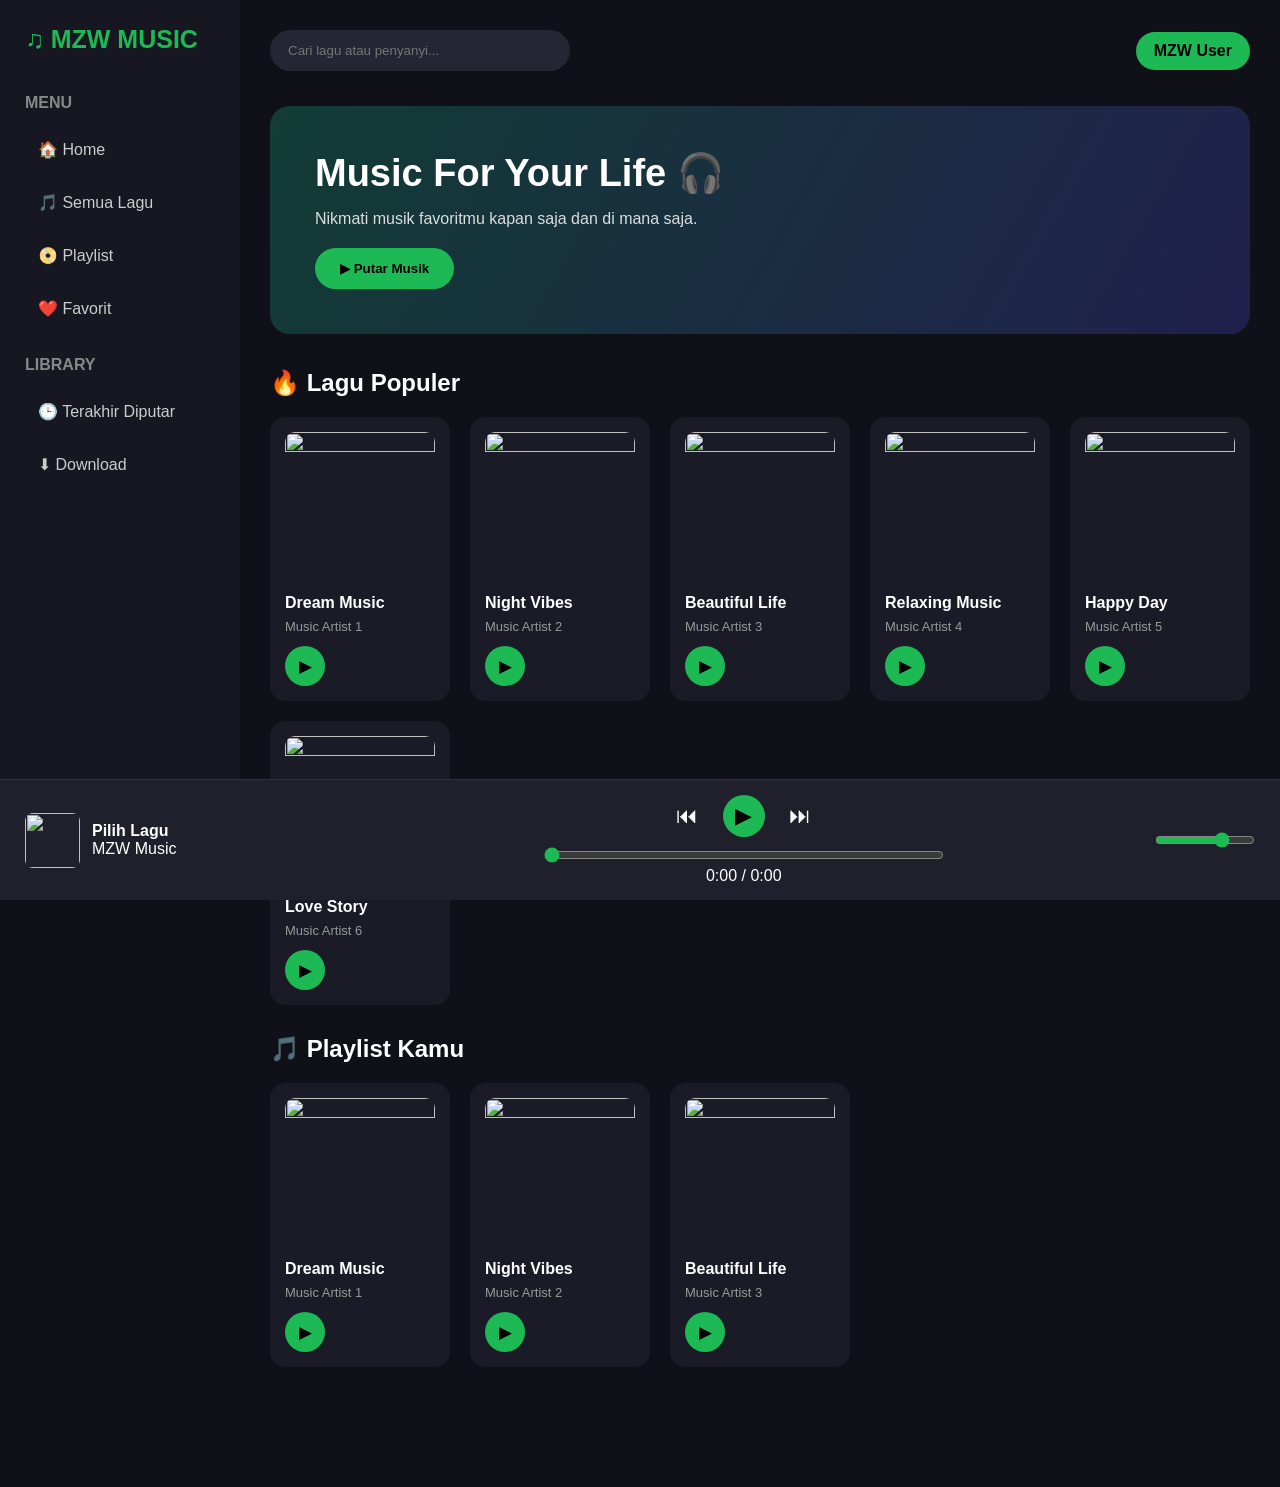
==== index.html @ 7622deb7 "Add files via upload" ====
<!DOCTYPE html>
<html lang="id">
<head>
<meta charset="UTF-8">
<meta name="viewport" content="width=device-width, initial-scale=1.0">
<title>MZW Music - Music Player</title>

<style>
* {
    margin: 0;
    padding: 0;
    box-sizing: border-box;
    font-family: Arial, sans-serif;
}

body {
    background: #101018;
    color: white;
}

.container {
    display: flex;
    min-height: 100vh;
}

/* SIDEBAR */
.sidebar {
    width: 240px;
    background: #171722;
    padding: 25px;
    position: fixed;
    height: 100vh;
}

.logo {
    font-size: 25px;
    font-weight: bold;
    color: #1db954;
    margin-bottom: 40px;
}

.sidebar h4 {
    color: #888;
    margin: 25px 0 15px;
}

.sidebar a {
    display: block;
    color: #ccc;
    text-decoration: none;
    padding: 13px;
    border-radius: 8px;
    margin-bottom: 8px;
}

.sidebar a:hover {
    background: #292938;
    color: #1db954;
}

/* MAIN */
.main {
    margin-left: 240px;
    width: calc(100% - 240px);
    padding: 30px;
    padding-bottom: 120px;
}

.header {
    display: flex;
    justify-content: space-between;
    align-items: center;
    gap: 15px;
    margin-bottom: 35px;
}

.search {
    background: #252533;
    padding: 13px 18px;
    border-radius: 30px;
    border: none;
    color: white;
    width: 300px;
    outline: none;
}

.profile {
    background: #1db954;
    padding: 10px 18px;
    border-radius: 25px;
    color: black;
    font-weight: bold;
}

.hero {
    background: linear-gradient(120deg, #123c35, #20204c);
    padding: 45px;
    border-radius: 20px;
    margin-bottom: 35px;
}

.hero h1 {
    font-size: 38px;
    margin-bottom: 15px;
}

.hero p {
    color: #ddd;
    margin-bottom: 20px;
}

.hero button {
    background: #1db954;
    border: none;
    padding: 13px 25px;
    border-radius: 25px;
    font-weight: bold;
    cursor: pointer;
}

/* SONG LIST */
.section-title {
    margin: 30px 0 20px;
}

.songs {
    display: grid;
    grid-template-columns: repeat(auto-fill, minmax(170px, 1fr));
    gap: 20px;
}

.song {
    background: #1b1b28;
    padding: 15px;
    border-radius: 15px;
    transition: .3s;
    cursor: pointer;
}

.song:hover {
    background: #29293b;
    transform: translateY(-5px);
}

.cover {
    width: 100%;
    aspect-ratio: 1;
    object-fit: cover;
    border-radius: 10px;
}

.song h3 {
    margin: 12px 0 7px;
    font-size: 16px;
}

.song p {
    color: #999;
    font-size: 13px;
}

.song button {
    background: #1db954;
    border: none;
    border-radius: 50%;
    width: 40px;
    height: 40px;
    margin-top: 12px;
    cursor: pointer;
    font-size: 17px;
}

/* MUSIC PLAYER */
.player {
    position: fixed;
    bottom: 0;
    left: 0;
    width: 100%;
    background: #20202c;
    padding: 15px 25px;
    display: flex;
    align-items: center;
    justify-content: space-between;
    gap: 15px;
    border-top: 1px solid #333;
}

.now-playing {
    width: 25%;
    display: flex;
    align-items: center;
    gap: 12px;
}

.now-playing img {
    width: 55px;
    height: 55px;
    border-radius: 8px;
    object-fit: cover;
}

.controls {
    text-align: center;
    flex: 1;
}

.controls button {
    background: none;
    color: white;
    border: none;
    font-size: 22px;
    margin: 0 10px;
    cursor: pointer;
}

.controls .play {
    background: #1db954;
    color: black;
    border-radius: 50%;
    width: 42px;
    height: 42px;
}

.progress {
    width: 100%;
    max-width: 400px;
    margin-top: 10px;
    accent-color: #1db954;
    cursor: pointer;
}

.volume {
    width: 100px;
    accent-color: #1db954;
}

@media(max-width: 700px) {
    .sidebar {
        display: none;
    }

    .main {
        margin-left: 0;
        width: 100%;
        padding: 18px;
        padding-bottom: 130px;
    }

    .header {
        flex-wrap: wrap;
    }

    .search {
        width: 100%;
    }

    .hero {
        padding: 25px;
    }

    .hero h1 {
        font-size: 27px;
    }

    .player {
        padding: 10px;
        flex-wrap: wrap;
    }

    .now-playing {
        width: 100%;
    }

    .controls {
        width: 100%;
        flex: auto;
    }

    .volume {
        display: none;
    }
}
</style>
</head>

<body>

<div class="container">

<!-- SIDEBAR -->
<aside class="sidebar">
    <div class="logo">♫ MZW MUSIC</div>

    <h4>MENU</h4>
    <a href="#">🏠 Home</a>
    <a href="#lagu">🎵 Semua Lagu</a>
    <a href="#playlist">📀 Playlist</a>
    <a href="#">❤️ Favorit</a>

    <h4>LIBRARY</h4>
    <a href="#">🕒 Terakhir Diputar</a>
    <a href="#">⬇ Download</a>
</aside>

<!-- MAIN CONTENT -->
<main class="main">

<header class="header">
    <input type="text" class="search"
    id="search" placeholder="Cari lagu atau penyanyi...">

    <div class="profile">MZW User</div>
</header>

<section class="hero">
    <h1>Music For Your Life 🎧</h1>
    <p>Nikmati musik favoritmu kapan saja dan di mana saja.</p>
    <button onclick="playSong(0)">▶ Putar Musik</button>
</section>

<h2 class="section-title" id="lagu">🔥 Lagu Populer</h2>

<div class="songs" id="songList"></div>

<h2 class="section-title" id="playlist">🎵 Playlist Kamu</h2>
<div class="songs" id="playlistList"></div>

</main>
</div>

<!-- MUSIC PLAYER -->
<div class="player">

    <div class="now-playing">
        <img id="currentCover"
        src="https://placehold.co/100x100/222/fff?text=Music">

        <div>
            <h4 id="currentTitle">Pilih Lagu</h4>
            <p id="currentArtist">MZW Music</p>
        </div>
    </div>

    <div class="controls">
        <div>
            <button onclick="previousSong()">⏮</button>
            <button class="play" id="playBtn"
            onclick="togglePlay()">▶</button>
            <button onclick="nextSong()">⏭</button>
        </div>

        <input type="range" id="progress"
        class="progress" value="0" min="0" max="100">
        <div id="time">0:00 / 0:00</div>
    </div>

    <input type="range" id="volume"
    class="volume" min="0" max="1" step="0.01" value="0.7">

</div>

<audio id="audio"></audio>

<script>

const songs = [
{
    title: "Dream Music",
    artist: "Music Artist 1",
    cover: "https://picsum.photos/300?random=1",
    src: "https://www.soundhelix.com/examples/mp3/SoundHelix-Song-1.mp3"
},
{
    title: "Night Vibes",
    artist: "Music Artist 2",
    cover: "https://picsum.photos/300?random=2",
    src: "https://www.soundhelix.com/examples/mp3/SoundHelix-Song-2.mp3"
},
{
    title: "Beautiful Life",
    artist: "Music Artist 3",
    cover: "https://picsum.photos/300?random=3",
    src: "https://www.soundhelix.com/examples/mp3/SoundHelix-Song-3.mp3"
},
{
    title: "Relaxing Music",
    artist: "Music Artist 4",
    cover: "https://picsum.photos/300?random=4",
    src: "https://www.soundhelix.com/examples/mp3/SoundHelix-Song-4.mp3"
},
{
    title: "Happy Day",
    artist: "Music Artist 5",
    cover: "https://picsum.photos/300?random=5",
    src: "https://www.soundhelix.com/examples/mp3/SoundHelix-Song-5.mp3"
},
{
    title: "Love Story",
    artist: "Music Artist 6",
    cover: "https://picsum.photos/300?random=6",
    src: "https://www.soundhelix.com/examples/mp3/SoundHelix-Song-6.mp3"
}
];

const audio = document.getElementById("audio");
let currentIndex = 0;

function renderSongs(data = songs) {
    const list = document.getElementById("songList");
    list.innerHTML = "";

    data.forEach((song) => {
        const index = songs.indexOf(song);

        list.innerHTML += `
        <div class="song">
            <img class="cover" src="${song.cover}">
            <h3>${song.title}</h3>
            <p>${song.artist}</p>
            <button onclick="playSong(${index})">▶</button>
        </div>`;
    });
}

function renderPlaylist() {
    document.getElementById("playlistList").innerHTML =
    songs.slice(0, 3).map((song, i) => `
        <div class="song">
            <img class="cover" src="${song.cover}">
            <h3>${song.title}</h3>
            <p>${song.artist}</p>
            <button onclick="playSong(${i})">▶</button>
        </div>
    `).join("");
}

function playSong(index) {
    currentIndex = index;
    const song = songs[index];

    audio.src = song.src;
    audio.play();

    document.getElementById("currentTitle").textContent = song.title;
    document.getElementById("currentArtist").textContent = song.artist;
    document.getElementById("currentCover").src = song.cover;
    document.getElementById("playBtn").textContent = "⏸";
}

function togglePlay() {
    if (!audio.src) {
        playSong(0);
        return;
    }

    if (audio.paused) {
        audio.play();
        document.getElementById("playBtn").textContent = "⏸";
    } else {
        audio.pause();
        document.getElementById("playBtn").textContent = "▶";
    }
}

function nextSong() {
    currentIndex = (currentIndex + 1) % songs.length;
    playSong(currentIndex);
}

function previousSong() {
    currentIndex = (currentIndex - 1 + songs.length) % songs.length;
    playSong(currentIndex);
}

audio.addEventListener("timeupdate", () => {
    if (audio.duration) {
        const progress = document.getElementById("progress");
        progress.value = (audio.currentTime / audio.duration) * 100;

        document.getElementById("time").textContent =
        formatTime(audio.currentTime) + " / " +
        formatTime(audio.duration);
    }
});

function formatTime(seconds) {
    if (!Number.isFinite(seconds)) return "0:00";
    const min = Math.floor(seconds / 60);
    const sec = Math.floor(seconds % 60);
    return min + ":" + String(sec).padStart(2, "0");
}

document.getElementById("progress").addEventListener("input", e => {
    if (audio.duration) {
        audio.currentTime = (e.target.value / 100) * audio.duration;
    }
});

document.getElementById("volume").addEventListener("input", e => {
    audio.volume = e.target.value;
});

audio.addEventListener("ended", nextSong);

document.getElementById("search").addEventListener("input", e => {
    const keyword = e.target.value.toLowerCase();

    const filtered = songs.filter(song =>
        song.title.toLowerCase().includes(keyword) ||
        song.artist.toLowerCase().includes(keyword)
    );

    renderSongs(filtered);
});

audio.volume = 0.7;

renderSongs();
renderPlaylist();

</script>

</body>
</html>
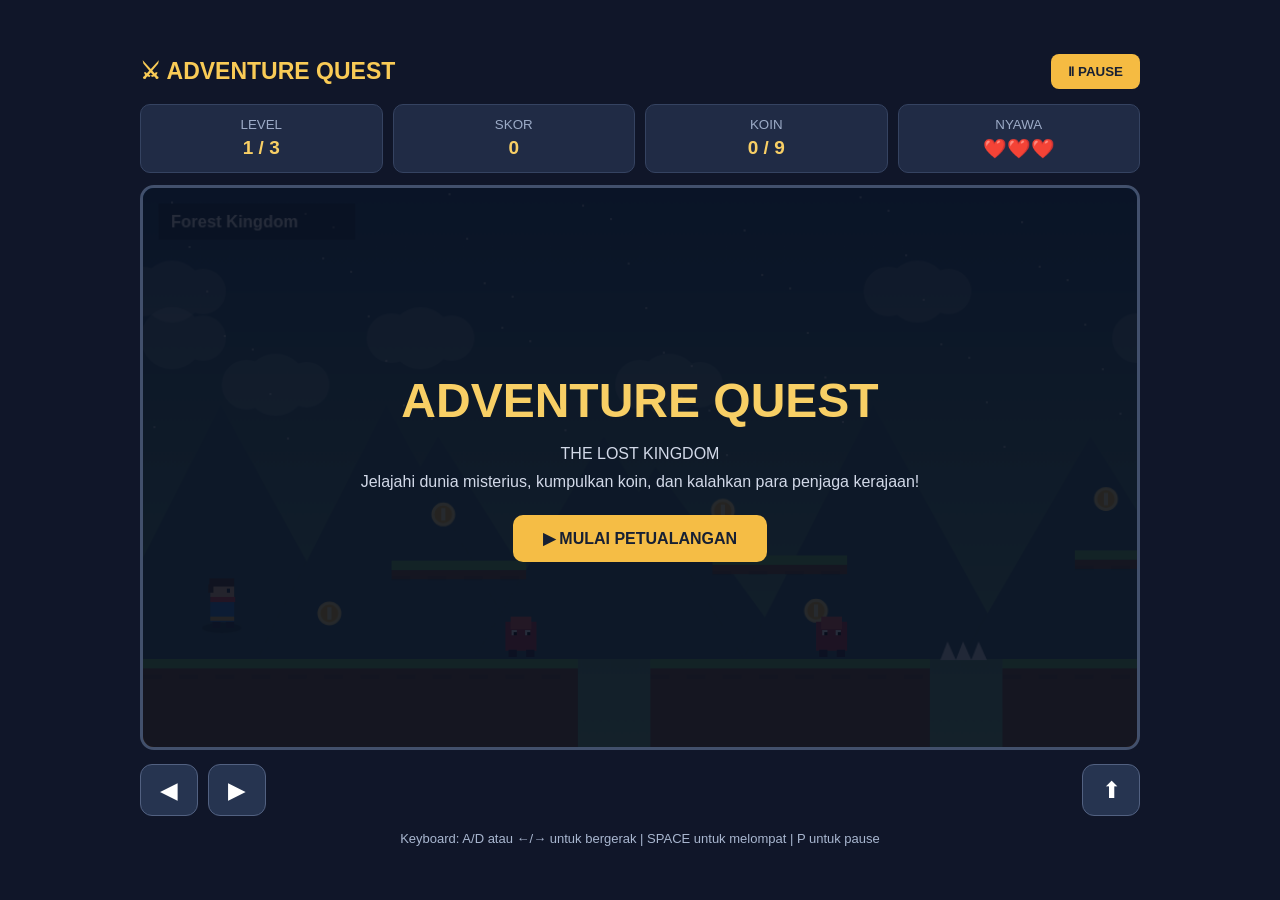
==== commit fb5941bf: "index.html" ====
--- a/index.html
+++ b/index.html
@@ -4,281 +4,188 @@
 <head>
 <meta charset="UTF-8">
 <meta name="viewport" content="width=device-width, initial-scale=1.0">
-<title>MZW Music - Music Player</title>
+<title>Adventure Quest - The Lost Kingdom</title>
 
 <style>
 * {
     margin: 0;
     padding: 0;
     box-sizing: border-box;
+}
+
+body {
+    background: #101629;
+    color: white;
     font-family: Arial, sans-serif;
-}
-
-body {
-    background: #101018;
-    color: white;
-}
-
-.container {
+    min-height: 100vh;
     display: flex;
-    min-height: 100vh;
-}
-
-/* SIDEBAR */
-.sidebar {
-    width: 240px;
-    background: #171722;
-    padding: 25px;
-    position: fixed;
-    height: 100vh;
-}
-
-.logo {
-    font-size: 25px;
-    font-weight: bold;
-    color: #1db954;
-    margin-bottom: 40px;
-}
-
-.sidebar h4 {
-    color: #888;
-    margin: 25px 0 15px;
-}
-
-.sidebar a {
-    display: block;
-    color: #ccc;
-    text-decoration: none;
-    padding: 13px;
-    border-radius: 8px;
-    margin-bottom: 8px;
-}
-
-.sidebar a:hover {
-    background: #292938;
-    color: #1db954;
-}
-
-/* MAIN */
-.main {
-    margin-left: 240px;
-    width: calc(100% - 240px);
-    padding: 30px;
-    padding-bottom: 120px;
+    align-items: center;
+    justify-content: center;
+    padding: 15px;
+}
+
+.game-wrapper {
+    width: 100%;
+    max-width: 1000px;
 }
 
 .header {
     display: flex;
     justify-content: space-between;
     align-items: center;
-    gap: 15px;
-    margin-bottom: 35px;
-}
-
-.search {
-    background: #252533;
-    padding: 13px 18px;
-    border-radius: 30px;
+    margin-bottom: 15px;
+    gap: 10px;
+}
+
+.logo {
+    font-size: 23px;
+    font-weight: bold;
+    color: #f9cb56;
+}
+
+.header button, .action-btn {
     border: none;
-    color: white;
-    width: 300px;
-    outline: none;
-}
-
-.profile {
-    background: #1db954;
-    padding: 10px 18px;
-    border-radius: 25px;
-    color: black;
-    font-weight: bold;
-}
-
-.hero {
-    background: linear-gradient(120deg, #123c35, #20204c);
-    padding: 45px;
-    border-radius: 20px;
-    margin-bottom: 35px;
-}
-
-.hero h1 {
-    font-size: 38px;
-    margin-bottom: 15px;
-}
-
-.hero p {
-    color: #ddd;
-    margin-bottom: 20px;
-}
-
-.hero button {
-    background: #1db954;
-    border: none;
-    padding: 13px 25px;
-    border-radius: 25px;
+    background: #f5bb42;
+    color: #172033;
+    padding: 10px 17px;
+    border-radius: 8px;
     font-weight: bold;
     cursor: pointer;
 }
 
-/* SONG LIST */
-.section-title {
-    margin: 30px 0 20px;
-}
-
-.songs {
+.stats {
     display: grid;
-    grid-template-columns: repeat(auto-fill, minmax(170px, 1fr));
-    gap: 20px;
-}
-
-.song {
-    background: #1b1b28;
-    padding: 15px;
-    border-radius: 15px;
-    transition: .3s;
+    grid-template-columns: repeat(4, 1fr);
+    gap: 10px;
+    margin-bottom: 12px;
+}
+
+.stat {
+    background: #202b45;
+    border: 1px solid #354361;
+    border-radius: 10px;
+    padding: 12px;
+    text-align: center;
+}
+
+.stat small {
+    display: block;
+    color: #9cabc7;
+    margin-bottom: 5px;
+}
+
+.stat strong {
+    color: #f8cf65;
+    font-size: 19px;
+}
+
+.game-area {
+    position: relative;
+    overflow: hidden;
+    border: 3px solid #42506c;
+    border-radius: 14px;
+    background: #172b46;
+}
+
+canvas {
+    display: block;
+    width: 100%;
+    height: auto;
+}
+
+.overlay {
+    position: absolute;
+    inset: 0;
+    background: rgba(8, 15, 31, .88);
+    display: flex;
+    flex-direction: column;
+    align-items: center;
+    justify-content: center;
+    text-align: center;
+    padding: 20px;
+    z-index: 5;
+}
+
+.overlay h1 {
+    color: #f8cf65;
+    font-size: clamp(28px, 6vw, 48px);
+    margin-bottom: 12px;
+}
+
+.overlay p {
+    color: #d2d9e8;
+    line-height: 1.7;
+    margin-bottom: 20px;
+}
+
+.overlay button {
+    background: #f5bd45;
+    color: #172033;
+    padding: 14px 30px;
+    border: none;
+    border-radius: 10px;
+    font-size: 16px;
+    font-weight: bold;
     cursor: pointer;
 }
 
-.song:hover {
-    background: #29293b;
-    transform: translateY(-5px);
-}
-
-.cover {
-    width: 100%;
-    aspect-ratio: 1;
-    object-fit: cover;
-    border-radius: 10px;
-}
-
-.song h3 {
-    margin: 12px 0 7px;
-    font-size: 16px;
-}
-
-.song p {
-    color: #999;
+.overlay button:hover, .action-btn:hover {
+    background: #ffe08a;
+}
+
+.hidden {
+    display: none !important;
+}
+
+.controls {
+    display: flex;
+    justify-content: space-between;
+    align-items: center;
+    margin-top: 14px;
+    gap: 10px;
+}
+
+.control-group {
+    display: flex;
+    gap: 10px;
+}
+
+.control-btn {
+    width: 58px;
+    height: 52px;
+    border: 1px solid #526181;
+    background: #263450;
+    color: white;
+    border-radius: 12px;
+    font-size: 23px;
+    cursor: pointer;
+    touch-action: none;
+}
+
+.control-btn:active {
+    background: #f5bd45;
+    color: #101629;
+}
+
+.info {
+    color: #a9b7d0;
     font-size: 13px;
-}
-
-.song button {
-    background: #1db954;
-    border: none;
-    border-radius: 50%;
-    width: 40px;
-    height: 40px;
-    margin-top: 12px;
-    cursor: pointer;
-    font-size: 17px;
-}
-
-/* MUSIC PLAYER */
-.player {
-    position: fixed;
-    bottom: 0;
-    left: 0;
-    width: 100%;
-    background: #20202c;
-    padding: 15px 25px;
-    display: flex;
-    align-items: center;
-    justify-content: space-between;
-    gap: 15px;
-    border-top: 1px solid #333;
-}
-
-.now-playing {
-    width: 25%;
-    display: flex;
-    align-items: center;
-    gap: 12px;
-}
-
-.now-playing img {
-    width: 55px;
-    height: 55px;
-    border-radius: 8px;
-    object-fit: cover;
-}
-
-.controls {
+    margin-top: 15px;
     text-align: center;
-    flex: 1;
-}
-
-.controls button {
-    background: none;
-    color: white;
-    border: none;
-    font-size: 22px;
-    margin: 0 10px;
-    cursor: pointer;
-}
-
-.controls .play {
-    background: #1db954;
-    color: black;
-    border-radius: 50%;
-    width: 42px;
-    height: 42px;
-}
-
-.progress {
-    width: 100%;
-    max-width: 400px;
-    margin-top: 10px;
-    accent-color: #1db954;
-    cursor: pointer;
-}
-
-.volume {
-    width: 100px;
-    accent-color: #1db954;
-}
-
-@media(max-width: 700px) {
-    .sidebar {
-        display: none;
-    }
-
-    .main {
-        margin-left: 0;
-        width: 100%;
-        padding: 18px;
-        padding-bottom: 130px;
-    }
-
-    .header {
-        flex-wrap: wrap;
-    }
-
-    .search {
-        width: 100%;
-    }
-
-    .hero {
-        padding: 25px;
-    }
-
-    .hero h1 {
-        font-size: 27px;
-    }
-
-    .player {
-        padding: 10px;
-        flex-wrap: wrap;
-    }
-
-    .now-playing {
-        width: 100%;
-    }
-
-    .controls {
-        width: 100%;
-        flex: auto;
-    }
-
-    .volume {
-        display: none;
+}
+
+@media(max-width: 550px) {
+    .stats {
+        grid-template-columns: repeat(2, 1fr);
+    }
+
+    .logo {
+        font-size: 17px;
+    }
+
+    .control-btn {
+        width: 48px;
+        height: 48px;
     }
 }
 </style>
@@ -286,238 +193,716 @@
 
 <body>
 
-<div class="container">
-
-<!-- SIDEBAR -->
-<aside class="sidebar">
-    <div class="logo">♫ MZW MUSIC</div>
-
-    <h4>MENU</h4>
-    <a href="#">🏠 Home</a>
-    <a href="#lagu">🎵 Semua Lagu</a>
-    <a href="#playlist">📀 Playlist</a>
-    <a href="#">❤️ Favorit</a>
-
-    <h4>LIBRARY</h4>
-    <a href="#">🕒 Terakhir Diputar</a>
-    <a href="#">⬇ Download</a>
-</aside>
-
-<!-- MAIN CONTENT -->
-<main class="main">
-
-<header class="header">
-    <input type="text" class="search"
-    id="search" placeholder="Cari lagu atau penyanyi...">
-
-    <div class="profile">MZW User</div>
-</header>
-
-<section class="hero">
-    <h1>Music For Your Life 🎧</h1>
-    <p>Nikmati musik favoritmu kapan saja dan di mana saja.</p>
-    <button onclick="playSong(0)">▶ Putar Musik</button>
-</section>
-
-<h2 class="section-title" id="lagu">🔥 Lagu Populer</h2>
-
-<div class="songs" id="songList"></div>
-
-<h2 class="section-title" id="playlist">🎵 Playlist Kamu</h2>
-<div class="songs" id="playlistList"></div>
-
-</main>
-</div>
-
-<!-- MUSIC PLAYER -->
-<div class="player">
-
-    <div class="now-playing">
-        <img id="currentCover"
-        src="https://placehold.co/100x100/222/fff?text=Music">
-
-        <div>
-            <h4 id="currentTitle">Pilih Lagu</h4>
-            <p id="currentArtist">MZW Music</p>
+<div class="game-wrapper">
+
+    <div class="header">
+        <div class="logo">⚔ ADVENTURE QUEST</div>
+        <button onclick="togglePause()">Ⅱ PAUSE</button>
+    </div>
+
+    <div class="stats">
+        <div class="stat">
+            <small>LEVEL</small>
+            <strong id="level">1 / 3</strong>
+        </div>
+        <div class="stat">
+            <small>SKOR</small>
+            <strong id="score">0</strong>
+        </div>
+        <div class="stat">
+            <small>KOIN</small>
+            <strong id="coins">0 / 0</strong>
+        </div>
+        <div class="stat">
+            <small>NYAWA</small>
+            <strong id="lives">❤️❤️❤️</strong>
         </div>
     </div>
 
+    <div class="game-area">
+
+        <canvas id="game" width="960" height="540"></canvas>
+
+        <div class="overlay" id="startScreen">
+            <h1>ADVENTURE QUEST</h1>
+            <p>
+                THE LOST KINGDOM<br>
+                Jelajahi dunia misterius, kumpulkan koin,
+                dan kalahkan para penjaga kerajaan!
+            </p>
+            <button onclick="startGame()">▶ MULAI PETUALANGAN</button>
+        </div>
+
+        <div class="overlay hidden" id="pauseScreen">
+            <h1>GAME PAUSED</h1>
+            <p>Petualangan sedang dihentikan sementara.</p>
+            <button onclick="togglePause()">LANJUTKAN</button>
+        </div>
+
+        <div class="overlay hidden" id="endScreen">
+            <h1 id="endTitle">GAME OVER</h1>
+            <p id="endText">Petualangan telah berakhir.</p>
+            <button onclick="restartGame()">↻ MAIN LAGI</button>
+        </div>
+
+    </div>
+
     <div class="controls">
-        <div>
-            <button onclick="previousSong()">⏮</button>
-            <button class="play" id="playBtn"
-            onclick="togglePlay()">▶</button>
-            <button onclick="nextSong()">⏭</button>
+        <div class="control-group">
+            <button class="control-btn" id="leftBtn">◀</button>
+            <button class="control-btn" id="rightBtn">▶</button>
         </div>
 
-        <input type="range" id="progress"
-        class="progress" value="0" min="0" max="100">
-        <div id="time">0:00 / 0:00</div>
+        <div class="control-group">
+            <button class="control-btn" id="jumpBtn">⬆</button>
     </div>
-
-    <input type="range" id="volume"
-    class="volume" min="0" max="1" step="0.01" value="0.7">
+    </div>
+
+    <div class="info">
+        Keyboard: A/D atau ←/→ untuk bergerak | SPACE untuk melompat | P untuk pause
+    </div>
 
 </div>
 
-<audio id="audio"></audio>
-
 <script>
-
-const songs = [
+const canvas = document.getElementById("game");
+const ctx = canvas.getContext("2d");
+
+const W = canvas.width;
+const H = canvas.height;
+
+let running = false;
+let paused = false;
+let finished = false;
+
+let level = 0;
+let score = 0;
+let lives = 3;
+let camera = 0;
+let lastTime = 0;
+let invincible = 0;
+
+let keys = {};
+let jumpPressed = false;
+let audioContext = null;
+
+const levels = [
 {
-    title: "Dream Music",
-    artist: "Music Artist 1",
-    cover: "https://picsum.photos/300?random=1",
-    src: "https://www.soundhelix.com/examples/mp3/SoundHelix-Song-1.mp3"
+    name: "Forest Kingdom",
+    width: 1900,
+    ground: 455,
+    platforms: [
+        [0,455,420,85],
+        [490,455,270,85],
+        [830,455,300,85],
+        [1200,455,300,85],
+        [1570,455,330,85],
+        [240,360,130,18],
+        [550,355,130,18],
+        [900,350,140,18],
+        [1260,350,130,18]
+    ],
+    coins: [
+        [180,410],[290,320],[560,310],
+        [650,410],[930,305],[1080,410],
+        [1300,305],[1500,410],[1730,410]
+    ],
+    enemies: [[350,419],[650,419],[1030,419],[1650,419]],
+    spikes: [[770,438,45],[1130,438,45]],
+    portal: 1815
 },
 {
-    title: "Night Vibes",
-    artist: "Music Artist 2",
-    cover: "https://picsum.photos/300?random=2",
-    src: "https://www.soundhelix.com/examples/mp3/SoundHelix-Song-2.mp3"
+    name: "Desert Ruins",
+    width: 2100,
+    ground: 455,
+    platforms: [
+        [0,455,300,85],
+        [370,455,300,85],
+        [740,455,250,85],
+        [1060,455,320,85],
+        [1450,455,270,85],
+        [1790,455,310,85],
+        [180,350,120,18],
+        [480,330,140,18],
+        [850,350,130,18],
+        [1160,330,150,18],
+        [1520,340,120,18]
+    ],
+    coins: [
+        [120,410],[220,300],[490,280],
+        [610,410],[870,300],[1150,280],
+        [1280,410],[1550,290],[1870,410],[1990,410]
+    ],
+    enemies: [[230,419],[570,419],[900,419],[1260,419],[1870,419]],
+    spikes: [[310,438,55],[680,438,50],[1385,438,55]],
+    portal: 2015
 },
 {
-    title: "Beautiful Life",
-    artist: "Music Artist 3",
-    cover: "https://picsum.photos/300?random=3",
-    src: "https://www.soundhelix.com/examples/mp3/SoundHelix-Song-3.mp3"
-},
-{
-    title: "Relaxing Music",
-    artist: "Music Artist 4",
-    cover: "https://picsum.photos/300?random=4",
-    src: "https://www.soundhelix.com/examples/mp3/SoundHelix-Song-4.mp3"
-},
-{
-    title: "Happy Day",
-    artist: "Music Artist 5",
-    cover: "https://picsum.photos/300?random=5",
-    src: "https://www.soundhelix.com/examples/mp3/SoundHelix-Song-5.mp3"
-},
-{
-    title: "Love Story",
-    artist: "Music Artist 6",
-    cover: "https://picsum.photos/300?random=6",
-    src: "https://www.soundhelix.com/examples/mp3/SoundHelix-Song-6.mp3"
+    name: "Dark Castle",
+    width: 2300,
+    ground: 455,
+    platforms: [
+        [0,455,350,85],
+        [420,455,250,85],
+        [740,455,280,85],
+        [1090,455,250,85],
+        [1410,455,300,85],
+        [1780,455,220,85],
+        [2070,455,230,85],
+        [190,340,130,18],
+        [500,310,130,18],
+        [820,340,130,18],
+        [1160,300,130,18],
+        [1500,330,140,18],
+        [1830,300,130,18]
+    ],
+    coins: [
+        [100,410],[220,290],[540,260],
+        [600,410],[850,290],[1200,250],
+        [1300,410],[1550,280],[1850,250],
+        [1930,410],[2150,410]
+    ],
+    enemies: [[250,419],[560,419],[850,419],[1240,419],[1600,419],[2150,419]],
+    spikes: [[350,438,55],[680,438,50],[1030,438,55],[1715,438,60],[2010,438,50]],
+    portal: 2220
 }
 ];
 
-const audio = document.getElementById("audio");
-let currentIndex = 0;
-
-function renderSongs(data = songs) {
-    const list = document.getElementById("songList");
-    list.innerHTML = "";
-
-    data.forEach((song) => {
-        const index = songs.indexOf(song);
-
-        list.innerHTML += `
-        <div class="song">
-            <img class="cover" src="${song.cover}">
-            <h3>${song.title}</h3>
-            <p>${song.artist}</p>
-            <button onclick="playSong(${index})">▶</button>
-        </div>`;
+let world;
+let player;
+let coins = [];
+let enemies = [];
+
+function newPlayer() {
+    return {
+        x: 60,
+        y: 380,
+        w: 32,
+        h: 45,
+        vx: 0,
+        vy: 0,
+        speed: 4,
+        jump: -12.5,
+        grounded: false
+    };
+}
+
+function loadLevel(index) {
+    world = levels[index];
+    player = newPlayer();
+    camera = 0;
+    invincible = 0;
+
+    coins = world.coins.map(c => ({
+        x: c[0], y: c[1],
+        collected: false,
+        phase: Math.random() * 6
+    }));
+
+    enemies = world.enemies.map(e => ({
+        x: e[0],
+        y: e[1],
+        start: e[0],
+        direction: 1,
+        speed: 1.1 + index * .3,
+        alive: true
+    }));
+
+    updateHUD();
+}
+
+function updateHUD() {
+    document.getElementById("level").textContent = (level+1)+" / 3";
+    document.getElementById("score").textContent = score;
+    document.getElementById("coins").textContent =
+        coins.filter(c=>c.collected).length+" / "+coins.length;
+    document.getElementById("lives").textContent =
+        "❤️".repeat(lives);
+}
+
+function startGame() {
+    initAudio();
+    score = 0;
+    lives = 3;
+    level = 0;
+    finished = false;
+    paused = false;
+    loadLevel(level);
+
+    document.getElementById("startScreen").classList.add("hidden");
+    document.getElementById("endScreen").classList.add("hidden");
+    document.getElementById("pauseScreen").classList.add("hidden");
+
+    running = true;
+    lastTime = performance.now();
+    requestAnimationFrame(loop);
+}
+
+function restartGame() {
+    startGame();
+}
+
+function togglePause() {
+    if (!running || finished) return;
+
+    paused = !paused;
+    document.getElementById("pauseScreen").classList.toggle("hidden", !paused);
+
+    if (!paused) {
+        lastTime = performance.now();
+        requestAnimationFrame(loop);
+    }
+}
+
+// SOUND
+function initAudio() {
+    if (!audioContext) {
+        const AudioCtx = window.AudioContext || window.webkitAudioContext;
+        if (AudioCtx) audioContext = new AudioCtx();
+    }
+    if (audioContext?.state === "suspended") audioContext.resume();
+}
+
+function sound(freq=500, duration=.12, type="sine") {
+    if (!audioContext) return;
+    const osc = audioContext.createOscillator();
+    const gain = audioContext.createGain();
+
+    osc.type = type;
+    osc.frequency.value = freq;
+    gain.gain.setValueAtTime(.08, audioContext.currentTime);
+    gain.gain.exponentialRampToValueAtTime(
+        .001, audioContext.currentTime+duration
+    );
+
+    osc.connect(gain);
+    gain.connect(audioContext.destination);
+    osc.start();
+    osc.stop(audioContext.currentTime+duration);
+}
+
+// INPUT
+document.addEventListener("keydown", e => {
+    if (["ArrowLeft","ArrowRight","ArrowUp","Space"].includes(e.code))
+        e.preventDefault();
+
+    keys[e.code] = true;
+
+    if (!e.repeat && ["Space","ArrowUp","KeyW"].includes(e.code))
+        jumpPressed = true;
+
+    if (!e.repeat && e.code === "KeyP")
+        togglePause();
+
+    if (!e.repeat && e.code === "KeyR")
+        restartGame();
+});
+
+document.addEventListener("keyup", e => {
+    keys[e.code] = false;
+});
+
+function bindButton(id, key) {
+    const btn = document.getElementById(id);
+    btn.addEventListener("pointerdown", e => {
+        e.preventDefault();
+        keys[key] = true;
+        if (key === "Space") jumpPressed = true;
+        btn.setPointerCapture(e.pointerId);
     });
-}
-
-function renderPlaylist() {
-    document.getElementById("playlistList").innerHTML =
-    songs.slice(0, 3).map((song, i) => `
-        <div class="song">
-            <img class="cover" src="${song.cover}">
-            <h3>${song.title}</h3>
-            <p>${song.artist}</p>
-            <button onclick="playSong(${i})">▶</button>
-        </div>
-    `).join("");
-}
-
-function playSong(index) {
-    currentIndex = index;
-    const song = songs[index];
-
-    audio.src = song.src;
-    audio.play();
-
-    document.getElementById("currentTitle").textContent = song.title;
-    document.getElementById("currentArtist").textContent = song.artist;
-    document.getElementById("currentCover").src = song.cover;
-    document.getElementById("playBtn").textContent = "⏸";
-}
-
-function togglePlay() {
-    if (!audio.src) {
-        playSong(0);
+
+    const release = e => {
+        e.preventDefault();
+        keys[key] = false;
+    };
+
+    btn.addEventListener("pointerup", release);
+    btn.addEventListener("pointercancel", release);
+    btn.addEventListener("lostpointercapture", release);
+}
+
+bindButton("leftBtn","ArrowLeft");
+bindButton("rightBtn","ArrowRight");
+bindButton("jumpBtn","Space");
+
+// PHYSICS
+function update(dt) {
+    const step = Math.min(dt, 2);
+
+    let direction = 0;
+    if (keys.ArrowLeft || keys.KeyA) direction--;
+    if (keys.ArrowRight || keys.KeyD) direction++;
+
+    player.vx = direction * player.speed;
+    player.x += player.vx * step;
+
+    if (jumpPressed && player.grounded) {
+        player.vy = player.jump;
+        player.grounded = false;
+        sound(420,.1);
+    }
+    jumpPressed = false;
+
+    player.vy += .55 * step;
+    player.vy = Math.min(player.vy, 14);
+    player.y += player.vy * step;
+
+    player.grounded = false;
+
+    // PLATFORM COLLISION
+    for (const p of world.platforms) {
+        const [x,y,w,h] = p;
+
+        if (
+            player.x + player.w > x &&
+            player.x < x+w &&
+            player.y + player.h > y &&
+            player.y + player.h < y+h+15 &&
+            player.vy >= 0 &&
+            player.y + player.h - player.vy*step <= y+12
+        ) {
+            player.y = y-player.h;
+            player.vy = 0;
+            player.grounded = true;
+        }
+    }
+
+    // WORLD BOUNDARY
+    player.x = Math.max(0,Math.min(world.width-player.w,player.x));
+
+    // COINS
+    for (const c of coins) {
+        if (!c.collected &&
+            player.x < c.x+14 &&
+            player.x+player.w > c.x-14 &&
+            player.y < c.y+14 &&
+            player.y+player.h > c.y-14) {
+
+            c.collected = true;
+            score += 10;
+            sound(850,.13);
+            updateHUD();
+        }
+    }
+
+    // ENEMIES
+    for (const e of enemies) {
+        if (!e.alive) continue;
+
+        e.x += e.direction * e.speed * step;
+
+        if (Math.abs(e.x-e.start)>75) e.direction *= -1;
+
+        const hit =
+            player.x < e.x+30 &&
+            player.x+player.w > e.x &&
+            player.y < e.y+32 &&
+            player.y+player.h > e.y;
+
+        if (hit) {
+            if (player.vy > 1 && player.y+player.h < e.y+20) {
+                e.alive = false;
+                player.vy = -9;
+                score += 25;
+                sound(220,.2,"square");
+                updateHUD();
+            } else if (invincible <= 0) {
+                takeDamage();
+            }
+        }
+    }
+
+    // SPIKES
+    for (const s of world.spikes) {
+        if (
+            player.x < s[0]+s[2] &&
+            player.x+player.w > s[0] &&
+            player.y+player.h > s[1]
+        ) {
+            if (invincible <= 0) takeDamage();
+        }
+    }
+
+    if (invincible > 0) invincible -= step;
+
+    // FALL INTO HOLE
+    if (player.y > H+100) takeDamage(true);
+
+    // PORTAL
+    const collected = coins.every(c=>c.collected);
+    if (
+        collected &&
+        player.x+player.w > world.portal &&
+        player.x < world.portal+60
+    ) {
+        nextLevel();
+    }
+
+    // CAMERA
+    camera = Math.max(0,Math.min(
+        world.width-W,
+        player.x-W*.35
+    ));
+}
+
+function takeDamage(fall=false) {
+    if (!fall && invincible>0) return;
+
+    lives--;
+    updateHUD();
+    sound(120,.3,"sawtooth");
+
+    if (lives<=0) {
+        endGame(false);
         return;
     }
 
-    if (audio.paused) {
-        audio.play();
-        document.getElementById("playBtn").textContent = "⏸";
+    player = newPlayer();
+    invincible = 100;
+}
+
+function nextLevel() {
+    score += 100;
+    sound(950,.3);
+
+    if (level < levels.length-1) {
+        level++;
+        loadLevel(level);
     } else {
-        audio.pause();
-        document.getElementById("playBtn").textContent = "▶";
-    }
-}
-
-function nextSong() {
-    currentIndex = (currentIndex + 1) % songs.length;
-    playSong(currentIndex);
-}
-
-function previousSong() {
-    currentIndex = (currentIndex - 1 + songs.length) % songs.length;
-    playSong(currentIndex);
-}
-
-audio.addEventListener("timeupdate", () => {
-    if (audio.duration) {
-        const progress = document.getElementById("progress");
-        progress.value = (audio.currentTime / audio.duration) * 100;
-
-        document.getElementById("time").textContent =
-        formatTime(audio.currentTime) + " / " +
-        formatTime(audio.duration);
-    }
-});
-
-function formatTime(seconds) {
-    if (!Number.isFinite(seconds)) return "0:00";
-    const min = Math.floor(seconds / 60);
-    const sec = Math.floor(seconds % 60);
-    return min + ":" + String(sec).padStart(2, "0");
-}
-
-document.getElementById("progress").addEventListener("input", e => {
-    if (audio.duration) {
-        audio.currentTime = (e.target.value / 100) * audio.duration;
-    }
-});
-
-document.getElementById("volume").addEventListener("input", e => {
-    audio.volume = e.target.value;
-});
-
-audio.addEventListener("ended", nextSong);
-
-document.getElementById("search").addEventListener("input", e => {
-    const keyword = e.target.value.toLowerCase();
-
-    const filtered = songs.filter(song =>
-        song.title.toLowerCase().includes(keyword) ||
-        song.artist.toLowerCase().includes(keyword)
-    );
-
-    renderSongs(filtered);
-});
-
-audio.volume = 0.7;
-
-renderSongs();
-renderPlaylist();
+        endGame(true);
+    }
+}
+
+function endGame(win) {
+    running = false;
+    finished = true;
+
+    document.getElementById("endTitle").textContent =
+        win ? "🏆 YOU WIN!" : "GAME OVER";
+
+    document.getElementById("endText").innerHTML =
+        (win ? "Selamat! Kamu berhasil menyelamatkan kerajaan!" :
+        "Jangan menyerah! Coba lagi petualanganmu!") +
+        "<br>Skor akhir: <b>"+score+"</b>";
+
+    document.getElementById("endScreen").classList.remove("hidden");
+}
+
+// DRAWING
+function rect(x,y,w,h,color) {
+    ctx.fillStyle = color;
+    ctx.fillRect(x,y,w,h);
+}
+
+function drawBackground() {
+    let gradient = ctx.createLinearGradient(0,0,0,H);
+
+    if(level===0) {
+        gradient.addColorStop(0,"#163b65");
+        gradient.addColorStop(1,"#6aa77b");
+    } else if(level===1) {
+        gradient.addColorStop(0,"#f3a34b");
+        gradient.addColorStop(1,"#8b4c38");
+    } else {
+        gradient.addColorStop(0,"#11182e");
+        gradient.addColorStop(1,"#49355f");
+    }
+
+    ctx.fillStyle=gradient;
+    ctx.fillRect(0,0,W,H);
+
+    // Stars
+    for(let i=0;i<55;i++){
+        const x=(i*173-camera*.12)%W;
+        const y=(i*67)%260;
+        ctx.fillStyle="rgba(255,255,255,.5)";
+        ctx.fillRect(x<0?x+W:x,y,2,2);
+    }
+
+    // Mountains
+    for(let i=0;i<8;i++){
+        let x=(i*210-camera*.25)%1100;
+        ctx.fillStyle=level===2?"#252c49":
+                      level===1?"#b76c43":"#315b68";
+        ctx.beginPath();
+        ctx.moveTo(x-50,455);
+        ctx.lineTo(x+75,210+(i%3)*30);
+        ctx.lineTo(x+210,455);
+        ctx.fill();
+    }
+
+    // Clouds
+    ctx.fillStyle="rgba(255,255,255,.18)";
+    for(let i=0;i<6;i++){
+        let x=(i*240-camera*.45)%1100;
+        ctx.beginPath();
+        ctx.arc(x<0?x+W:x,100+i%3*45,24,0,Math.PI*2);
+        ctx.arc((x+28)%W,100+i%3*45,30,0,Math.PI*2);
+        ctx.arc((x+58)%W,100+i%3*45,22,0,Math.PI*2);
+        ctx.fill();
+    }
+}
+
+function drawPlatforms() {
+    for(const p of world.platforms) {
+        let x=p[0]-camera;
+        if(x>W || x+p[2]<0) continue;
+
+        rect(x,p[1],p[2],p[3],level===2?"#44435c":
+             level===1?"#a66b43":"#704b35");
+
+        rect(x,p[1],p[2],9,level===2?"#9b6e63":
+             level===1?"#e2ad5c":"#63b85c");
+
+        for(let i=0;i<p[2];i+=35){
+            rect(x+i,p[1]+15,18,4,"rgba(0,0,0,.12)");
+        }
+    }
+}
+
+function drawCoins(time) {
+    for(const c of coins) {
+        if(c.collected) continue;
+
+        let x=c.x-camera;
+        let y=c.y+Math.sin(time*.005+c.phase)*5;
+
+        ctx.fillStyle="#f6b92e";
+        ctx.beginPath();
+        ctx.arc(x,y,10,0,Math.PI*2);
+        ctx.fill();
+
+        ctx.strokeStyle="#ffe58a";
+        ctx.lineWidth=3;
+        ctx.stroke();
+
+        rect(x-2,y-6,4,12,"#fff1a5");
+    }
+}
+
+function drawEnemies() {
+    for(const e of enemies) {
+        if(!e.alive) continue;
+
+        let x=e.x-camera;
+
+        rect(x,e.y,30,28,"#b73545");
+        rect(x+5,e.y-5,20,12,"#e85a56");
+        rect(x+6,e.y+8,5,5,"white");
+        rect(x+19,e.y+8,5,5,"white");
+        rect(x+8,e.y+10,3,3,"black");
+        rect(x+21,e.y+10,3,3,"black");
+        rect(x+3,e.y+27,8,7,"#272238");
+        rect(x+20,e.y+27,8,7,"#272238");
+    }
+}
+
+function drawSpikes() {
+    for(const s of world.spikes) {
+        let x=s[0]-camera;
+
+        ctx.fillStyle="#d8e0eb";
+        for(let i=0;i<s[2];i+=15) {
+            ctx.beginPath();
+            ctx.moveTo(x+i,s[1]+18);
+            ctx.lineTo(x+i+7,s[1]);
+            ctx.lineTo(x+i+15,s[1]+18);
+            ctx.fill();
+        }
+    }
+}
+
+function drawPortal(time) {
+    if(!coins.every(c=>c.collected)) return;
+
+    let x=world.portal-camera;
+
+    ctx.strokeStyle="#76f5dc";
+    ctx.lineWidth=6;
+    ctx.beginPath();
+    ctx.ellipse(x+25,410,24,38,0,0,Math.PI*2);
+    ctx.stroke();
+
+    ctx.fillStyle="rgba(73,235,213,.3)";
+    ctx.beginPath();
+    ctx.ellipse(x+25,410,20,34,0,0,Math.PI*2);
+    ctx.fill();
+
+    ctx.fillStyle="white";
+    ctx.font="15px Arial";
+    ctx.fillText("ENTER",x-4,360);
+}
+
+function drawPlayer() {
+    if(invincible>0 && Math.floor(invincible/5)%2===0) return;
+
+    let x=player.x-camera;
+    let y=player.y;
+
+    // Shadow
+    ctx.fillStyle="rgba(0,0,0,.25)";
+    ctx.beginPath();
+    ctx.ellipse(x+16,y+45,19,5,0,0,Math.PI*2);
+    ctx.fill();
+
+    // Body
+    rect(x+5,y+14,23,25,"#267bd1");
+
+    // Head
+    rect(x+5,y,23,18,"#f2bd91");
+
+    // Hair
+    rect(x+4,y-3,24,8,"#49352c");
+    rect(x+3,y+3,5,8,"#49352c");
+
+    // Eyes
+    rect(x+21,y+7,3,4,"#1c2638");
+
+    // Scarf
+    rect(x+5,y+15,24,5,"#db434a");
+
+    // Belt
+    rect(x+5,y+34,23,4,"#e4b650");
+
+    // Legs
+    rect(x+7,y+39,8,6,"#27334e");
+    rect(x+20,y+39,8,6,"#27334e");
+}
+
+function drawWorld(time) {
+    drawBackground();
+    drawPlatforms();
+    drawSpikes();
+    drawCoins(time);
+    drawEnemies();
+    drawPortal(time);
+    drawPlayer();
+
+    // Level name
+    ctx.fillStyle="rgba(0,0,0,.35)";
+    ctx.fillRect(15,15,190,35);
+    ctx.fillStyle="white";
+    ctx.font="bold 16px Arial";
+    ctx.fillText(world.name,27,38);
+}
+
+// MAIN LOOP
+function loop(time) {
+    if(!running || paused) return;
+
+    let dt=Math.min((time-lastTime)/16.67,2);
+    lastTime=time;
+
+    update(dt);
+
+    ctx.clearRect(0,0,W,H);
+    drawWorld(time);
+
+    if(running && !paused) requestAnimationFrame(loop);
+}
+
+loadLevel(0);
+drawWorld(0);
 
 </script>
 
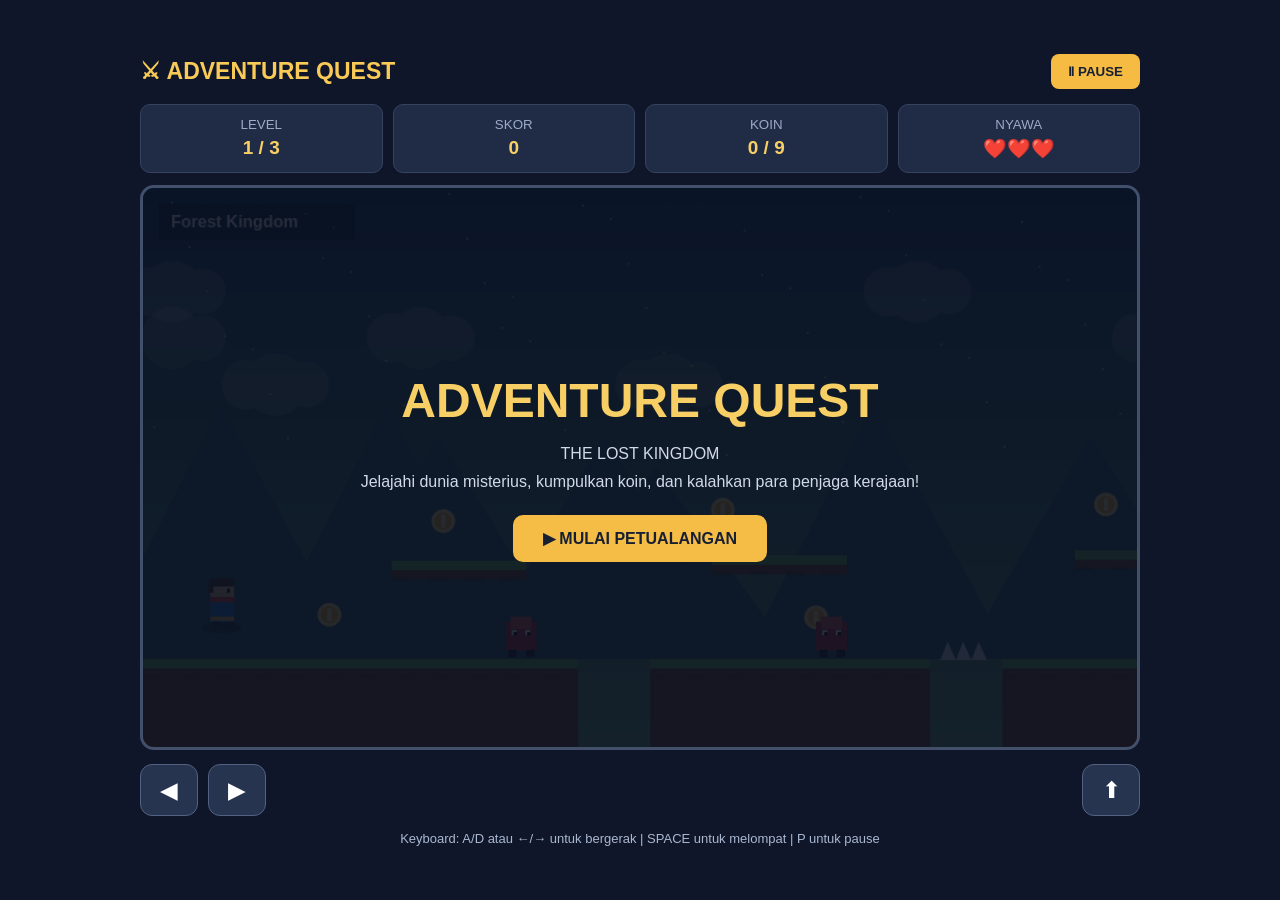
==== commit 441d82a4: "Add files via upload" ====
--- a/index.html
+++ b/index.html
@@ -907,4 +907,4 @@
 </script>
 
 </body>
-</html>
+</html>
